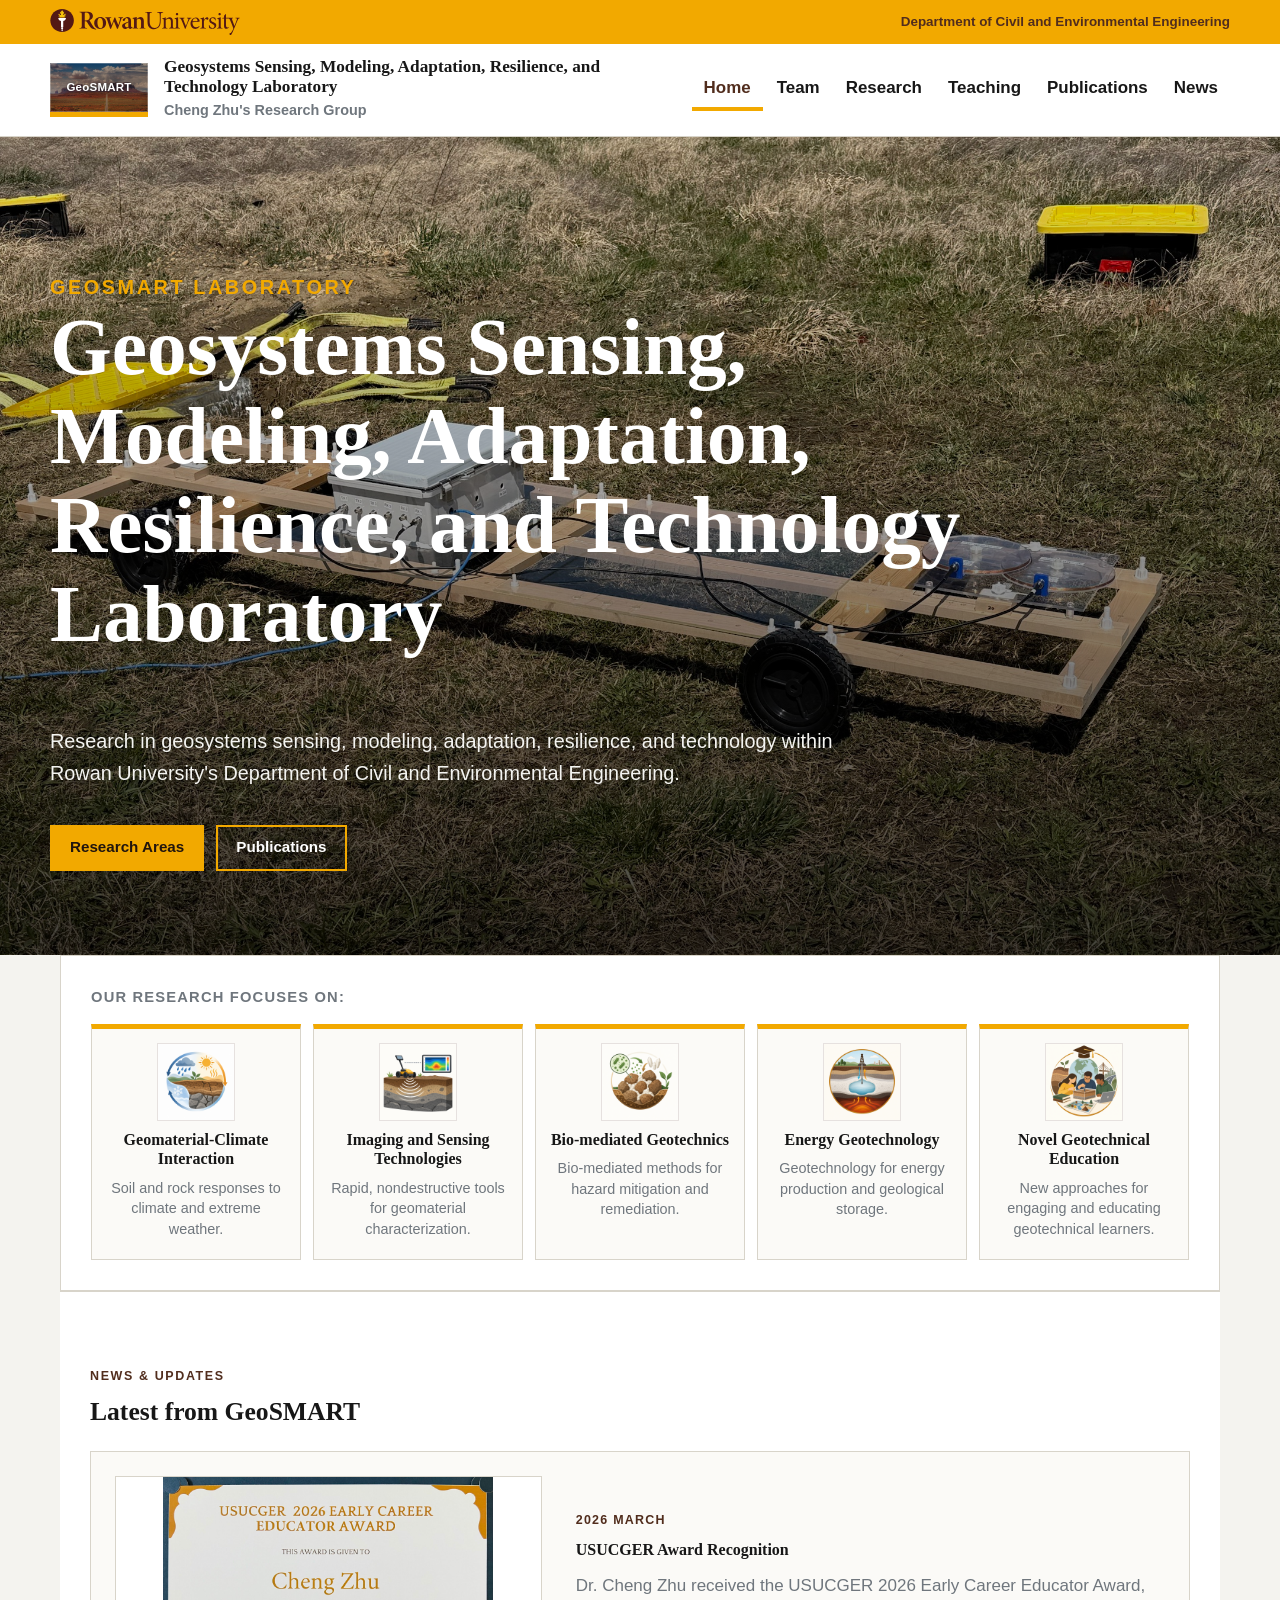
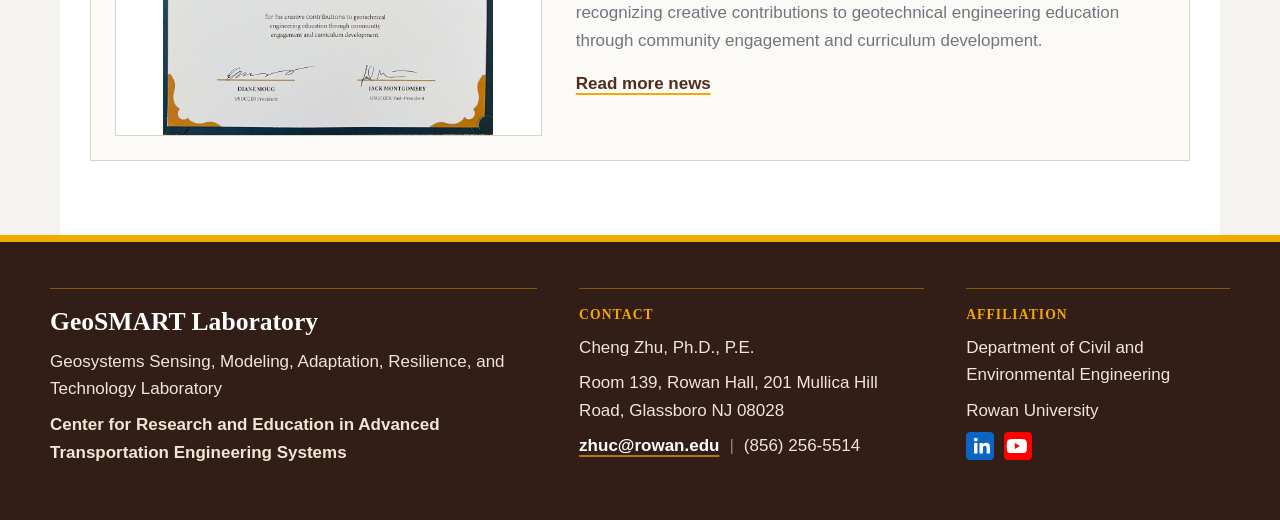
==== index.html @ ae324bdc "Redesign GeoSMART laboratory website" ====
<!doctype html>
<html lang="en">
<head>
<meta charset="utf-8">
<meta name="viewport" content="width=device-width, initial-scale=1">
<title>GeoSMART Laboratory | GeoSMART</title>
<meta name="description" content="Academic research group at Rowan University">
<link rel="stylesheet" href="assets/styles.css">
<!-- Analytics: GoatCounter tracks page visits and visitor countries once the geosmart counter is activated. -->
<script data-goatcounter="https://geosmart-rowan-lab.goatcounter.com/count" async src="https://gc.zgo.at/count.js"></script>
</head>
<body>
<header class="site-header"><div class="affiliation-bar"><div class="affiliation-inner"><a class="rowan-lockup" href="https://www.rowan.edu/" aria-label="Rowan University"><img src="assets/brand/RowanLogo.svg" alt="Rowan University logo"><span class="rowan-wordmark">Rowan University</span></a><span>Department of Civil and Environmental Engineering</span></div></div><div class="header-inner"><a class="brand" href="index.html"><span class="brand-mark">GeoSMART</span><strong>Geosystems Sensing, Modeling, Adaptation, Resilience, and Technology Laboratory</strong><span>Cheng Zhu's Research Group</span></a><button class="menu-toggle" type="button" aria-label="Toggle navigation" aria-expanded="false">&#9776;</button><nav class="nav" aria-label="Main navigation"><a href="index.html" aria-current="page">Home</a><a href="about/index.html">Team</a><a href="research/index.html">Research</a><a href="teaching/index.html">Teaching</a><a href="publications/index.html">Publications</a><a href="news/index.html">News</a></nav></div></header>
<main><section class="hero" data-hero-slideshow="assets/hero/lab-hero-5136.jpg|assets/hero/lab-hero-2814.jpg|assets/hero/lab-field-1.jpg|assets/research/3d%20scanning%20of%20surface%20morphology.png|assets/research/direct-shear-test-game.png|assets/research/infrared-thermal-imaging.jpg|assets/research/electromagnetic-induction.jpg|assets/research/freezing-thawing-process.jpg|assets/research/wastewater-disposal.jpg|assets/hero/lab-field-2.jpeg"><div class="hero-inner"><p class="eyebrow">GeoSMART Laboratory</p><h1>Geosystems Sensing, Modeling, Adaptation, Resilience, and Technology Laboratory</h1><p>Research in geosystems sensing, modeling, adaptation, resilience, and technology within Rowan University's Department of Civil and Environmental Engineering.</p><div class="actions"><a class="button" href="research/index.html">Research Areas</a><a class="button secondary" href="publications/index.html">Publications</a></div></div></section><section class="section intro-section"><div class="intro-copy"><div class="home-research-focus" aria-label="Research focus areas"><p class="focus-intro">Our research focuses on:</p><div class="focus-list"><article><img class="focus-icon" src="assets/icons/focus-climate.png" alt="" loading="lazy"><h3>Geomaterial-Climate Interaction</h3><p>Soil and rock responses to climate and extreme weather.</p></article><article><img class="focus-icon" src="assets/icons/focus-sensing.png" alt="" loading="lazy"><h3>Imaging and Sensing Technologies</h3><p>Rapid, nondestructive tools for geomaterial characterization.</p></article><article><img class="focus-icon" src="assets/icons/focus-biomediated.png" alt="" loading="lazy"><h3>Bio-mediated Geotechnics</h3><p>Bio-mediated methods for hazard mitigation and remediation.</p></article><article><img class="focus-icon" src="assets/icons/focus-energy.png" alt="" loading="lazy"><h3>Energy Geotechnology</h3><p>Geotechnology for energy production and geological storage.</p></article><article><img class="focus-icon" src="assets/icons/focus-education.png" alt="" loading="lazy"><h3>Novel Geotechnical Education</h3><p>New approaches for engaging and educating geotechnical learners.</p></article></div></div></div></section><section class="section news-preview"><div class="section-header home-news-header"><div><p class="eyebrow">News &amp; Updates</p><h2>Latest from GeoSMART</h2></div></div><article class="home-news-feature"><div class="home-news-media"><img src="assets/news/usucger-2026-award.jpeg" alt="USUCGER 2026 Early Career Educator Award certificate" loading="lazy"></div><div class="home-news-copy"><p class="news-date">2026 March</p><h2>USUCGER Award Recognition</h2><p>Dr. Cheng Zhu received the USUCGER 2026 Early Career Educator Award, recognizing creative contributions to geotechnical engineering education through community engagement and curriculum development.</p><div class="home-news-actions"><a class="text-link" href="news/index.html">Read more news</a></div></div></article></section></main>
<footer class="site-footer"><div class="footer-inner"><div class="footer-brand"><strong>GeoSMART Laboratory</strong><p>Geosystems Sensing, Modeling, Adaptation, Resilience, and Technology Laboratory</p><p class="footer-center">Center for Research and Education in Advanced Transportation Engineering Systems</p></div><div class="footer-contact"><h2>Contact</h2><p>Cheng Zhu, Ph.D., P.E.</p><p>Room 139, Rowan Hall, 201 Mullica Hill Road, Glassboro NJ 08028</p><p><a href="mailto:zhuc@rowan.edu">zhuc@rowan.edu</a><span>|</span>(856) 256-5514</p></div><div class="footer-affiliation"><h2>Affiliation</h2><p>Department of Civil and Environmental Engineering</p><p>Rowan University</p><p class="footer-social"><a class="footer-social-link" href="https://www.linkedin.com/in/cheng-zhu-71300966/" target="_blank" rel="noopener" aria-label="Cheng Zhu on LinkedIn"><img src="assets/brand/linkedin.svg" alt="" loading="lazy"></a><a class="footer-social-link" href="https://www.youtube.com/@georowan/about" target="_blank" rel="noopener" aria-label="GeoSMART Laboratory on YouTube"><img src="assets/brand/youtube.svg" alt="" loading="lazy"></a></p></div></div></footer><script src="assets/script.js"></script>
</body>
</html>
---- assets/styles.css ----
:root {
  --ink: #171717;
  --body: #33383d;
  --muted: #6f767d;
  --paper: #ffffff;
  --wash: #f4f3ef;
  --line: #d8d4ca;
  --rowan-brown: #512d1d;
  --rowan-gold: #f2a900;
  --earth: #315448;
  --water: #315d6b;
}

* {
  box-sizing: border-box;
}

html {
  scroll-behavior: smooth;
}

body {
  margin: 0;
  background: var(--wash);
  color: var(--body);
  font-family: Arial, Helvetica, sans-serif;
  font-size: 17px;
  line-height: 1.62;
}

a {
  color: inherit;
}

img {
  display: block;
  max-width: 100%;
}

h1,
h2,
h3,
p {
  margin-top: 0;
}

h1,
h2,
h3 {
  color: var(--ink);
  font-family: Georgia, "Times New Roman", serif;
  font-weight: 700;
  letter-spacing: 0;
  line-height: 1.12;
}

.affiliation-inner,
.header-inner,
.hero-inner,
.section,
.footer-inner,
.page-title {
  width: min(1180px, calc(100% - 48px));
  margin: 0 auto;
}

.site-header {
  position: sticky;
  top: 0;
  z-index: 20;
  background: #fff;
  border-bottom: 1px solid var(--line);
}

.affiliation-bar {
  background: var(--rowan-gold);
  color: var(--rowan-brown);
}

.affiliation-inner {
  min-height: 44px;
  display: flex;
  align-items: center;
  justify-content: space-between;
  gap: 22px;
  font-size: 0.84rem;
  font-weight: 700;
}

.rowan-lockup {
  display: inline-flex;
  align-items: center;
  gap: 10px;
  text-decoration: none;
}

.rowan-lockup img {
  width: 190px;
  height: auto;
  max-height: 40px;
  object-fit: contain;
  filter: none;
}

.rowan-wordmark {
  display: none;
  color: var(--rowan-brown);
  font-size: 1.05rem;
  font-weight: 900;
  letter-spacing: 0.01em;
  line-height: 1;
}

.header-inner {
  min-height: 92px;
  display: flex;
  align-items: center;
  justify-content: space-between;
  gap: 32px;
}

.brand {
  display: grid;
  grid-template-columns: auto 1fr;
  align-items: center;
  gap: 2px 16px;
  max-width: 760px;
  color: inherit;
  text-decoration: none;
}

.brand-mark {
  grid-row: 1 / 3;
  display: inline-grid;
  place-items: center;
  width: 98px;
  height: 54px;
  position: relative;
  overflow: hidden;
  background:
    linear-gradient(rgba(43, 31, 26, 0.42), rgba(43, 31, 26, 0.56)),
    url("brand/geosmart-logo-plateau.jpg") center / cover no-repeat;
  color: #fff;
  border-bottom: 5px solid var(--rowan-gold);
  box-shadow: inset 0 0 0 1px rgba(255, 255, 255, 0.26);
  font-size: 0.72rem;
  font-weight: 900;
  letter-spacing: 0.02em;
  text-shadow: 0 1px 3px rgba(0, 0, 0, 0.55);
}

.brand strong {
  color: var(--ink);
  font-family: Georgia, "Times New Roman", serif;
  font-size: clamp(1rem, 1.35vw, 1.28rem);
  line-height: 1.16;
}

.brand span:last-child {
  color: var(--muted);
  font-size: 0.9rem;
  font-weight: 700;
}

.nav {
  display: flex;
  justify-content: flex-end;
  gap: 2px;
}

.nav a {
  min-height: 42px;
  display: inline-flex;
  align-items: center;
  border-bottom: 4px solid transparent;
  padding: 0 12px;
  color: var(--ink);
  font-size: 1.06rem;
  font-weight: 800;
  text-decoration: none;
  white-space: nowrap;
}

.nav a:hover,
.nav a[aria-current="page"] {
  border-color: var(--rowan-gold);
  color: var(--rowan-brown);
}

.menu-toggle {
  display: none;
  width: 42px;
  height: 42px;
  border: 1px solid var(--line);
  background: #fff;
  color: var(--ink);
  font-size: 1.25rem;
}

.hero {
  position: relative;
  isolation: isolate;
  overflow: hidden;
  min-height: 650px;
  display: grid;
  align-items: end;
  background: #1f1b18;
  color: #fff;
}

.hero::before,
.hero::after {
  content: "";
  position: absolute;
  inset: 0;
  z-index: -3;
  background-image: var(--hero-bg, url("hero/lab-hero-5136.jpg"));
  background-position: center center;
  background-size: cover;
  background-repeat: no-repeat;
  transition: opacity 900ms ease;
}

.hero::after {
  z-index: -1;
  background-image: linear-gradient(180deg, rgba(0, 0, 0, 0.08), rgba(0, 0, 0, 0.74));
}

.hero-slideshow {
  position: absolute;
  inset: 0;
  z-index: -2;
  overflow: hidden;
  background: #1f1b18;
}

.hero-slide {
  position: absolute;
  inset: 0;
  background-position: center center;
  background-size: cover;
  opacity: 0;
  transform: scale(1.04);
  transition:
    opacity 1200ms ease,
    transform 6400ms linear;
}

.hero-slide.is-active {
  opacity: 1;
  transform: scale(1.11);
}

.hero-inner {
  padding: 108px 0 84px;
}

.eyebrow {
  margin: 0 0 12px;
  color: var(--rowan-brown);
  font-size: 0.78rem;
  font-weight: 900;
  letter-spacing: 0.13em;
  text-transform: uppercase;
}

.hero .eyebrow {
  color: var(--rowan-gold);
}

.hero h1 {
  max-width: 1050px;
  color: #fff;
  font-size: clamp(2.7rem, 6.2vw, 6rem);
}

.hero p {
  max-width: 840px;
  margin: 26px 0 0;
  color: #f4f4f1;
  font-size: clamp(1.08rem, 1.55vw, 1.34rem);
}

.actions {
  display: flex;
  flex-wrap: wrap;
  gap: 12px;
  margin-top: 36px;
}

.button {
  min-height: 46px;
  display: inline-flex;
  align-items: center;
  justify-content: center;
  border: 2px solid var(--rowan-gold);
  padding: 0 18px;
  background: var(--rowan-gold);
  color: #21150d;
  font-size: 0.95rem;
  font-weight: 900;
  text-decoration: none;
}

.button.secondary {
  background: transparent;
  color: #fff;
}

.text-link {
  color: var(--rowan-brown);
  font-weight: 900;
  text-decoration-color: var(--rowan-gold);
  text-decoration-thickness: 2px;
  text-underline-offset: 4px;
}

.captioned-media,
.news-feature figure {
  margin: 0;
}

.captioned-media {
  border: 1px solid var(--line);
  background: #fff;
}

.captioned-media figcaption,
.media-caption {
  margin: 0;
  border-bottom: 1px solid var(--line);
  background: #f4f0e8;
  padding: 10px 12px;
  color: var(--rowan-brown);
  font-size: 0.84rem;
  font-weight: 900;
  letter-spacing: 0.08em;
  text-transform: uppercase;
}

.captioned-media img {
  width: 100%;
  aspect-ratio: 4 / 3;
  background: #f1f1ed;
  object-fit: contain;
}

.page-hero {
  background: #fff;
  border-bottom: 1px solid var(--line);
}

.page-title {
  padding: 42px 0 34px;
}

.page-title h1 {
  max-width: 980px;
  margin-bottom: 0;
  color: var(--rowan-brown);
  font-size: clamp(1.9rem, 3.2vw, 3.25rem);
}

.page-title p:not(.eyebrow) {
  max-width: 790px;
  color: var(--muted);
  font-size: 1.12rem;
}

.section {
  padding: 74px 0;
}

.section.compact {
  padding-top: 42px;
}

.section + .section,
.profile-main > * + *,
.pub-sections > * + * {
  border-top: 1px solid var(--line);
}

.section-header {
  display: grid;
  grid-template-columns: minmax(0, 0.62fr) minmax(280px, 0.38fr);
  gap: 42px;
  align-items: end;
  margin-bottom: 34px;
}

.section-header h2,
.intro-copy h2 {
  margin-bottom: 0;
  font-size: clamp(2rem, 3.2vw, 3.45rem);
}

.section-header p:not(.eyebrow),
.intro-copy p,
.content-panel p,
.course-card p,
.area-card p {
  color: var(--muted);
}

.intro-section {
  display: grid;
  grid-template-columns: minmax(0, 1fr);
  gap: 18px;
  align-items: start;
  width: min(1160px, calc(100% - 96px));
  padding: 30px;
  border: 1px solid var(--line);
  background: #fff;
}

.home-research-focus {
  margin: 0 auto;
  width: 100%;
}

.focus-intro {
  margin: 0 0 14px;
  color: var(--rowan-brown);
  font-size: 0.92rem;
  font-weight: 900;
  letter-spacing: 0.08em;
  text-transform: uppercase;
}

.focus-list {
  display: grid;
  grid-template-columns: repeat(5, minmax(0, 1fr));
  gap: 12px;
}

.focus-list article {
  display: grid;
  grid-template-rows: 78px auto 1fr;
  gap: 9px;
  min-height: 236px;
  padding: 14px 13px 15px;
  border: 1px solid var(--line);
  border-top: 5px solid var(--rowan-gold);
  background: #fbfaf7;
}

.focus-list article:nth-child(5) {
  grid-column: auto;
}

.focus-list h3 {
  margin: 0;
  color: var(--ink);
  font-size: clamp(1rem, 1.08vw, 1.08rem);
  line-height: 1.22;
  text-align: center;
}

.focus-icon {
  display: block;
  width: 78px;
  height: 78px;
  justify-self: center;
  object-fit: cover;
  border: 1px solid rgba(81, 45, 29, 0.14);
  background: #fff;
}

.focus-list p {
  margin: 0;
  color: var(--muted);
  font-size: 0.9rem;
  line-height: 1.42;
  text-align: center;
}

.contact-card {
  justify-self: center;
  display: inline-flex;
  align-items: baseline;
  gap: 10px;
  max-width: 100%;
  border-left: 4px solid var(--rowan-gold);
  background: #f4f0e8;
  padding: 10px 16px;
}

.contact-card h3 {
  margin: 0;
  font-size: 0.86rem;
  letter-spacing: 0.08em;
  text-transform: uppercase;
  white-space: nowrap;
}

.contact-card h3::after {
  content: ":";
}

.contact-card p {
  margin: 0;
  font-size: 0.96rem;
  line-height: 1.4;
  white-space: nowrap;
}

.research-card-grid {
  display: grid;
  gap: 0;
  counter-reset: research;
  border-top: 1px solid var(--line);
  background: #fff;
}

.news-preview {
  width: min(1160px, calc(100% - 96px));
  padding-left: 30px;
  padding-right: 30px;
  background: #fff;
}

.news-preview .section-header h2 {
  font-size: clamp(1.5rem, 2vw, 2rem);
}

.home-news-header {
  margin-bottom: 24px;
}

.home-news-feature {
  display: grid;
  grid-template-columns: minmax(280px, 0.42fr) minmax(0, 0.58fr);
  gap: 34px;
  align-items: center;
  width: 100%;
  margin: 0 auto;
  padding: 24px;
  border: 1px solid var(--line);
  background: #fbfaf7;
}

.home-news-media img {
  display: block;
  width: 100%;
  max-height: 260px;
  object-fit: contain;
  border: 1px solid var(--line);
  background: #fff;
}

.home-news-copy {
  display: grid;
  gap: 12px;
}

.home-news-copy .news-date {
  margin: 0;
  color: var(--rowan-brown);
  font-size: 0.78rem;
  font-weight: 900;
  letter-spacing: 0.1em;
  line-height: 1.2;
  text-transform: uppercase;
}

.home-news-copy h2 {
  margin: 0;
  font-size: clamp(1rem, 1.25vw, 1.18rem);
  line-height: 1.22;
}

.home-news-copy p {
  max-width: 62ch;
  margin: 0;
  color: var(--muted);
}

.home-news-actions {
  display: flex;
  flex-wrap: wrap;
  gap: 14px 22px;
  align-items: center;
  margin-top: 4px;
}

.news-home-grid {
  display: grid;
  grid-template-columns: minmax(0, 0.95fr) minmax(320px, 0.75fr);
  gap: 34px;
  align-items: start;
}

.home-news-list {
  display: grid;
  gap: 26px;
}

.news-header-actions {
  display: flex;
  flex-wrap: wrap;
  align-items: center;
  justify-content: flex-end;
  gap: 16px;
}

.news-feature {
  display: grid;
  grid-template-columns: minmax(240px, 0.48fr) minmax(0, 0.52fr);
  gap: 26px;
  align-items: center;
  border-top: 7px solid var(--rowan-gold);
  background: var(--wash);
  padding: 24px;
}

.news-feature-compact {
  grid-template-columns: 96px minmax(0, 1fr);
  align-items: start;
}

.news-source-icon {
  display: grid;
  min-height: 96px;
  place-items: center;
  background: #eaf3fb;
}

.linkedin-news img {
  width: min(190px, 100%);
  margin: 0 auto;
  padding: 22px;
}

.news-feature img,
.news-body img {
  width: 100%;
  background: #f1f1ed;
  object-fit: contain;
}

.news-feature img {
  aspect-ratio: 4 / 3;
}

.news-date {
  margin-bottom: 8px;
  color: var(--rowan-brown);
  font-size: 0.82rem;
  font-weight: 900;
  letter-spacing: 0.12em;
  text-transform: uppercase;
}

.news-feature h3,
.news-archive h2,
.news-index h2 {
  color: var(--ink);
}

.news-accordion,
.news-archive {
  display: grid;
  gap: 14px;
}

.news-item {
  border: 1px solid var(--line);
  background: #fff;
}

.news-item summary {
  cursor: pointer;
  display: grid;
  grid-template-columns: 92px minmax(0, 1fr) 24px;
  gap: 18px;
  align-items: start;
  list-style: none;
  padding: 18px 20px;
}

.news-item summary::-webkit-details-marker {
  display: none;
}

.news-item summary::after {
  content: "+";
  color: var(--rowan-brown);
  font-size: 1.4rem;
  font-weight: 900;
  line-height: 1;
}

.news-item[open] summary::after {
  content: "-";
}

.news-item summary span {
  color: var(--rowan-brown);
  font-size: 0.82rem;
  font-weight: 900;
  letter-spacing: 0.08em;
  text-transform: uppercase;
}

.news-item summary strong {
  color: var(--ink);
  font-family: Georgia, "Times New Roman", serif;
  font-size: 1.22rem;
  line-height: 1.2;
}

.news-body {
  display: grid;
  gap: 14px;
  border-top: 1px solid var(--line);
  padding: 0 20px 22px;
}

.news-body img {
  max-height: 460px;
  object-fit: contain;
}

.news-body p {
  margin-bottom: 0;
}

.news-accordion .news-item > p {
  border-top: 1px solid var(--line);
  margin: 0;
  padding: 0 20px 20px;
}

.news-media-pair {
  grid-template-columns: repeat(2, minmax(0, 1fr));
}

.news-media-pair p {
  grid-column: 1 / -1;
}

.news-layout {
  display: grid;
  grid-template-columns: 280px minmax(0, 1fr);
  gap: 42px;
  align-items: start;
}


.news-archive section + section {
  border-top: 1px solid var(--line);
  padding-top: 38px;
}

.about-full {
  background: #fff;
}

.about-lead,
.person-row,
.profile-card {
  display: grid;
  grid-template-columns: minmax(154px, 210px) minmax(0, 1fr);
  gap: clamp(34px, 4vw, 52px);
  align-items: start;
}

.about-lead .captioned-media,
.person-row .captioned-media,
.profile-card .captioned-media {
  align-self: start;
  max-width: 210px;
}

.about-lead .captioned-media figcaption,
.person-row .captioned-media figcaption,
.profile-card .captioned-media figcaption {
  display: none;
}

.about-lead .captioned-media img,
.person-row .captioned-media img,
.profile-card .captioned-media img {
  aspect-ratio: 4 / 5;
  max-height: 266px;
  object-fit: cover;
}

.profile-copy {
  width: 100%;
  max-width: none;
}

.team-section-title {
  scroll-margin-top: 150px;
  margin-bottom: 24px;
  border-top: 7px solid var(--rowan-gold);
  border-bottom: 1px solid var(--line);
  background: #f7f4ee;
  padding: 22px 24px;
}

.team-section-title h2 {
  margin: 0;
  color: var(--ink);
  font-size: clamp(1.45rem, 2vw, 2rem);
  line-height: 1.16;
}

.profile-name {
  margin-bottom: 12px;
  color: var(--ink);
  font-size: clamp(1.18rem, 1.45vw, 1.52rem);
  line-height: 1.12;
}

.graduate-roster {
  display: grid;
  gap: 32px;
}

.photo-placeholder {
  display: grid;
  aspect-ratio: 4 / 5;
  max-height: 266px;
  place-items: center;
  border: 1px solid var(--line);
  background: linear-gradient(135deg, #f8f7f4, #ece7dd);
  color: var(--muted);
  font-size: 0.88rem;
  font-weight: 900;
  letter-spacing: 0.08em;
  text-align: center;
  text-transform: uppercase;
}

.team-content .section-header h2 {
  color: var(--ink);
  font-size: clamp(1.35rem, 1.8vw, 1.8rem);
  line-height: 1.15;
}

.person-row h3 {
  font-size: clamp(1.25rem, 1.9vw, 1.65rem);
  line-height: 1.12;
}

.award-block {
  margin-top: 24px;
  border-top: 1px solid var(--line);
  padding-top: 18px;
}

.award-block h3 {
  margin-bottom: 10px;
  color: var(--rowan-brown);
  font-size: 1.05rem;
}

.award-list {
  display: grid;
  gap: 7px;
}

.student-award {
  display: block;
  margin-top: 8px;
  border-left: 4px solid var(--rowan-gold);
  background: #f7f4ee;
  padding: 8px 11px;
  color: var(--rowan-brown);
  font-weight: 900;
}

.people-section {
  background: #fff;
}

.people-grid {
  display: grid;
  grid-template-columns: repeat(2, minmax(0, 1fr));
  gap: 24px;
}

.people-grid article {
  border-top: 5px solid var(--rowan-gold);
  background: var(--wash);
  padding: 24px;
}

.student-year-list {
  display: grid;
  gap: 16px;
}

.student-year-list article {
  display: grid;
  grid-template-columns: 150px minmax(0, 1fr);
  gap: 28px;
  align-items: start;
  border-top: 1px solid var(--line);
  padding-top: 16px;
}

.student-year-list article:first-child {
  border-top: 0;
  padding-top: 0;
}

.student-year-list h3,
.people-grid article h3 {
  color: var(--rowan-brown);
}

.undergrad-roster {
  display: grid;
  grid-template-columns: repeat(2, minmax(0, 1fr));
  gap: 22px;
}

.undergrad-class {
  display: grid;
  grid-template-columns: 104px minmax(0, 1fr);
  gap: 20px;
  align-items: stretch;
  border: 1px solid var(--line);
  border-top: 5px solid var(--rowan-gold);
  background: #fff;
  padding: 18px;
}

.undergrad-class header {
  display: grid;
  align-content: center;
  justify-items: start;
  border-right: 1px solid var(--line);
  padding-right: 18px;
}

.undergrad-class header span {
  color: var(--muted);
  font-size: 0.72rem;
  font-weight: 900;
  letter-spacing: 0.08em;
  line-height: 1.1;
  text-transform: uppercase;
}

.undergrad-class header strong {
  color: var(--rowan-brown);
  font-family: Georgia, "Times New Roman", serif;
  font-size: 2rem;
  line-height: 1;
}

.undergrad-list {
  display: grid;
  grid-template-columns: repeat(auto-fit, minmax(150px, 1fr));
  gap: 0 22px;
  align-content: center;
  padding-left: 0;
  list-style: none;
}

.undergrad-list li {
  border-bottom: 1px solid var(--line);
  padding: 9px 0;
  color: var(--ink);
  font-weight: 800;
  line-height: 1.25;
}

.student-list {
  display: grid;
  grid-template-columns: repeat(auto-fit, minmax(190px, 1fr));
  gap: 9px 28px;
  padding-left: 0;
  list-style: none;
}

.compact-list .student-list {
  grid-template-columns: repeat(auto-fit, minmax(132px, 1fr));
  gap: 7px 18px;
}

.student-list li {
  position: relative;
  margin-top: 0;
  padding: 2px 0 2px 14px;
  color: var(--ink);
  font-weight: 800;
  line-height: 1.2;
  white-space: nowrap;
}

.compact-list .student-list li {
  white-space: normal;
  overflow-wrap: anywhere;
}

.student-list li::before {
  content: "";
  position: absolute;
  left: 0;
  top: 0.58em;
  width: 5px;
  height: 5px;
  border-radius: 50%;
  background: var(--rowan-gold);
}

.compact-list {
  grid-template-columns: repeat(3, minmax(0, 1fr));
}

.publication-full {
  background: #fff;
}

.publication-actions {
  display: flex;
  flex-wrap: wrap;
  gap: 18px;
  margin-bottom: 36px;
}

.pub-profile-links {
  display: grid;
  gap: 10px;
  margin: 14px 0 0;
  border-top: 1px solid var(--line);
  padding-top: 16px;
}

.pub-index .pub-profile-links a {
  justify-content: flex-start;
  border-left: 0;
  padding: 0;
  color: var(--rowan-brown);
}

.external-profile {
  display: inline-flex;
  align-items: center;
  gap: 8px;
}

.profile-icon {
  display: inline-grid;
  place-items: center;
  width: 28px;
  height: 28px;
  border-radius: 50%;
  color: #fff;
  font-family: Arial, Helvetica, sans-serif;
  font-size: 0.72rem;
  font-weight: 900;
  text-decoration: none;
}

.scholar-icon {
  background: #4285f4;
}

.researchgate-icon {
  background: #00ccbb;
  font-size: 0.62rem;
}

.orcid-icon {
  background: #a6ce39;
  font-size: 0.68rem;
}

.linkedin-icon {
  background: #0a66c2;
  font-size: 0.78rem;
}

.journal-year-archive,
.publication-extra,
.news-year-list {
  display: grid;
  gap: 16px;
}

.publication-year,
.news-year {
  border: 1px solid var(--line);
  background: #fff;
}

.publication-year > summary,
.news-year > summary {
  cursor: pointer;
  display: grid;
  grid-template-columns: 110px minmax(0, 1fr) 24px;
  gap: 18px;
  align-items: center;
  list-style: none;
  padding: 20px 22px;
}

.publication-year > summary::-webkit-details-marker,
.news-year > summary::-webkit-details-marker {
  display: none;
}

.publication-year > summary::after,
.news-year > summary::after {
  content: "+";
  color: var(--rowan-brown);
  font-size: 1.4rem;
  font-weight: 900;
}

.publication-year[open] > summary::after,
.news-year[open] > summary::after {
  content: "-";
}

.publication-year > summary span,
.news-year > summary span {
  color: var(--rowan-brown);
  font-family: Georgia, "Times New Roman", serif;
  font-size: 1.7rem;
  line-height: 1;
}

.publication-year > summary strong,
.news-year > summary strong {
  color: var(--ink);
  font-size: 1.08rem;
}

.publication-list,
.news-year-body {
  border-top: 1px solid var(--line);
  padding: 22px;
}

.publication-list ol,
.publication-extra ol {
  display: grid;
  gap: 14px;
  margin: 0;
  padding-left: 1.2rem;
}

.news-full {
  border-top: 1px solid var(--line);
  border-bottom: 1px solid var(--line);
  background: #fff;
  width: min(1080px, calc(100% - 48px));
  max-width: none;
  padding: 46px clamp(22px, 4vw, 48px) 56px;
}

.news-full::before {
  content: "Recent News";
  display: block;
  border-bottom: 1px solid var(--line);
  margin-bottom: 20px;
  padding-bottom: 10px;
  color: var(--rowan-brown);
  font-size: 0.9rem;
  font-weight: 900;
  letter-spacing: 0.08em;
  line-height: 1.2;
  text-transform: uppercase;
}

.news-full > .recent-news-list {
  display: grid;
  grid-template-columns: minmax(0, 1fr);
  gap: 0;
}

.news-full > .recent-news-list > .news-card:first-child {
  border-top: 0;
  padding-top: 0;
}

.news-full > .recent-news-list > .news-card:first-child .news-body {
  border-top: 0;
  padding: 0;
}

.news-full .news-card {
  display: grid;
  grid-template-columns: minmax(130px, 0.17fr) minmax(0, 0.83fr);
  gap: 6px 20px;
  border-top: 1px solid var(--line);
  padding: 20px 0;
}

.news-full .news-date {
  grid-column: 1;
  margin: 2px 0 0;
  font-size: 0.78rem;
  letter-spacing: 0.1em;
  line-height: 1.2;
}

.news-full .news-card h2 {
  grid-column: 1;
  margin-bottom: 0;
  font-size: clamp(1rem, 1.25vw, 1.18rem);
  line-height: 1.22;
}

.news-full .news-body {
  grid-column: 2;
  grid-row: 1 / span 2;
  display: grid;
  grid-template-columns: minmax(240px, 420px) minmax(220px, 1fr);
  gap: 12px 18px;
  align-items: start;
  border-top: 0;
  padding: 0;
}

.news-full .news-body p {
  margin: 0;
}

.news-full .news-body .media-caption {
  display: none;
}

.news-full .news-body img {
  grid-column: 2;
  grid-row: 1 / span 3;
  justify-self: end;
  width: 100%;
  max-width: 360px;
  min-width: 0;
  max-height: none;
  border: 1px solid var(--line);
  background: #f4f1ea;
  padding: 0;
  aspect-ratio: 16 / 10;
  object-fit: cover;
  object-position: center 35%;
}

.news-full > .recent-news-list > .news-card:first-child .news-body img {
  aspect-ratio: 16 / 10;
  object-fit: contain;
  object-position: center center;
}

.news-full .news-body img.image-focus-top {
  object-position: center 18%;
}

.news-full .news-body img.image-focus-center {
  object-position: center center;
}

.news-full .news-body img.image-portrait {
  object-fit: contain;
  object-position: center top;
}

.theme-card {
  counter-increment: research;
  display: grid;
  grid-template-columns: 120px minmax(0, 1fr);
  gap: 36px;
  padding: 36px 0;
  border-bottom: 1px solid var(--line);
}

.theme-card::before {
  content: counter(research, decimal-leading-zero);
  color: var(--rowan-brown);
  font-family: Georgia, "Times New Roman", serif;
  font-size: 3rem;
  line-height: 1;
}

.theme-card h3 {
  margin-bottom: 10px;
  color: var(--ink);
  font-size: clamp(1.55rem, 2.2vw, 2.35rem);
}

.theme-card p {
  max-width: 760px;
  margin-bottom: 0;
  color: var(--body);
}

.area-grid,
.course-grid,
.facility-grid {
  display: grid;
  grid-template-columns: repeat(2, minmax(0, 1fr));
  gap: 0;
  border-top: 1px solid var(--line);
  border-left: 1px solid var(--line);
  background: #fff;
}

.area-card,
.course-card,
.facility-block {
  border-right: 1px solid var(--line);
  border-bottom: 1px solid var(--line);
  padding: 28px;
}

.area-card h3,
.course-card h3,
.facility-block h3 {
  margin-bottom: 12px;
  color: var(--ink);
  font-size: 1.55rem;
}

.course-card span {
  display: inline-flex;
  margin-bottom: 14px;
  border-left: 5px solid var(--rowan-gold);
  background: #f2ede4;
  padding: 4px 11px;
  color: var(--rowan-brown);
  font-size: 0.78rem;
  font-weight: 900;
}

.profile-layout,
.publication-layout,
.research-layout,
.teaching-layout,
.team-layout {
  display: grid;
  grid-template-columns: 320px minmax(0, 1fr);
  gap: 42px;
  align-items: start;
}

.section.research-layout,
.section.teaching-layout,
.section.team-layout {
  width: min(1120px, calc(100% - 96px));
}

.section.team-layout {
  width: min(1180px, calc(100% - 64px));
}

.research-side-menu,
.teaching-side-menu,
.team-side-menu,
.pub-index,
.news-index {
  position: sticky;
  top: 146px;
  display: grid;
  gap: 8px;
  border: 1px solid var(--line);
  border-top: 7px solid var(--rowan-gold);
  background: #fff;
  padding: 22px;
}

.research-side-menu h2,
.teaching-side-menu h2,
.team-side-menu h2,
.pub-index h2,
.news-index h2 {
  margin: 14px 0 4px;
  color: var(--rowan-brown);
  font-size: 1.05rem;
  font-weight: 900;
  letter-spacing: 0.08em;
  line-height: 1.2;
  text-transform: uppercase;
}

.research-side-menu h2:first-child,
.teaching-side-menu h2:first-child,
.team-side-menu h2:first-child,
.pub-index h2:first-child,
.news-index h2:first-child {
  margin-top: 0;
}

.research-side-menu h2 a,
.teaching-side-menu h2 a {
  display: inline;
  border-left: 0;
  padding: 0;
  color: inherit;
  font-size: inherit;
  font-weight: inherit;
  letter-spacing: inherit;
  line-height: inherit;
  text-decoration: none;
  text-transform: inherit;
}

.research-side-menu a,
.teaching-side-menu a,
.team-side-menu a,
.pub-index a,
.news-index a {
  display: flex;
  align-items: center;
  justify-content: space-between;
  gap: 12px;
  border-left: 3px solid transparent;
  padding: 8px 0 8px 12px;
  color: var(--body);
  font-size: 0.92rem;
  font-weight: 800;
  letter-spacing: 0;
  line-height: 1.3;
  text-decoration: none;
  text-transform: none;
}

.menu-section-link {
  margin: 0;
  color: var(--body) !important;
  font-size: 0.92rem !important;
  font-weight: 800 !important;
  letter-spacing: 0 !important;
  line-height: 1.3 !important;
  text-transform: none !important;
}

.menu-section-link:first-child {
  margin-top: 0;
}

.research-side-menu a:hover,
.teaching-side-menu a:hover,
.team-side-menu a:hover,
.pub-index a:hover,
.news-index a:hover {
  border-color: var(--rowan-gold);
  color: var(--rowan-brown);
  background: #f7f4ee;
}

.research-side-menu h2 a:hover,
.teaching-side-menu h2 a:hover {
  background: transparent;
  color: inherit;
}

.menu-section-link:hover {
  color: var(--rowan-brown) !important;
}

.publication-count {
  min-width: 34px;
  border: 1px solid var(--line);
  background: #fff;
  padding: 2px 7px;
  color: var(--rowan-brown);
  font-size: 0.74rem;
  font-weight: 900;
  letter-spacing: 0;
  line-height: 1.2;
  text-align: center;
}

.research-content,
.teaching-content,
.team-content {
  display: grid;
  gap: 38px;
}

.research-topic,
.teaching-topic,
.team-section {
  scroll-margin-top: 150px;
  border-top: 1px solid var(--line);
  background: #fff;
  padding-top: 30px;
}

.team-content .team-section {
  padding-left: clamp(28px, 4vw, 42px);
  padding-right: clamp(28px, 4vw, 42px);
}

.research-topic:first-child,
.teaching-topic:first-child,
.team-section:first-child {
  border-top: 0;
  padding-top: 0;
}

.research-topic h2,
.teaching-topic h2 {
  max-width: 900px;
  margin-bottom: 12px;
  color: var(--ink);
  font-size: clamp(1.8rem, 2.6vw, 2.75rem);
}

.research-topic h3,
.teaching-topic h3 {
  margin: 24px 0 8px;
  color: var(--rowan-brown);
  font-size: 1.2rem;
}

.research-topic p,
.teaching-topic p {
  max-width: 900px;
}

.facility-stack {
  display: grid;
  gap: 28px;
  margin-top: 22px;
}

.facility-stack article {
  border-top: 1px solid var(--line);
  padding-top: 8px;
}

.research-image-grid {
  display: grid;
  grid-template-columns: repeat(2, minmax(0, 1fr));
  gap: 16px;
  margin-top: 20px;
}

.research-image-grid .captioned-media img {
  aspect-ratio: 4 / 3;
  padding: 8px;
  object-fit: contain;
}

.clinic-links a {
  color: var(--rowan-brown);
  font-weight: 800;
  text-decoration-color: var(--rowan-gold);
  text-decoration-thickness: 2px;
  text-underline-offset: 4px;
}

.wix-research-layout {
  gap: 42px;
}


.wix-research-content {
  gap: 54px;
}

.research-group-heading,
.section-group-heading {
  scroll-margin-top: 150px;
  border-top: 7px solid var(--rowan-gold);
  border-bottom: 1px solid var(--line);
  background: #f7f4ee;
  padding: 22px 24px;
}

.wix-research-content .research-group-heading,
.teaching-content .section-group-heading {
  padding-left: clamp(28px, 4vw, 42px);
  padding-right: clamp(28px, 4vw, 42px);
}

.research-group-heading h2,
.section-group-heading h2 {
  margin: 0;
  color: var(--ink);
  font-size: clamp(1.5rem, 2vw, 2rem);
}

.research-group-heading .eyebrow,
.section-group-heading .eyebrow {
  margin-bottom: 5px;
}

.wix-research-content .research-topic {
  border-top: 0;
  background: #fff;
  padding: 0 clamp(28px, 4vw, 42px);
}

.teaching-content .teaching-topic {
  padding-left: clamp(28px, 4vw, 42px);
  padding-right: clamp(28px, 4vw, 42px);
}

.wix-research-content .research-topic h2,
.teaching-topic h2,
.publication-flat h2 {
  margin-bottom: 16px;
  color: var(--ink);
  font-size: clamp(1.45rem, 2vw, 2rem);
}

.wix-research-content .research-topic h2 {
  max-width: 850px;
  margin-left: auto;
  margin-right: auto;
}

.wix-research-content .research-topic p {
  max-width: 850px;
  margin: 0 auto 22px;
}

.wix-media-flow {
  display: grid;
  grid-template-columns: repeat(2, minmax(0, 1fr));
  align-items: flex-start;
  gap: 22px 24px;
  width: min(100%, 820px);
  margin: 24px auto 0;
}

.wix-media-flow figure {
  width: 100%;
  max-width: none;
  margin: 0 0 10px;
}

.wix-media-flow.wide figure {
  max-width: none;
}

.wix-media-flow figcaption {
  margin-bottom: 8px;
  color: var(--rowan-brown);
  font-size: 0.95rem;
  font-weight: 900;
}

.wix-media-flow img {
  display: block;
  width: 100%;
  max-width: 100%;
  height: 230px;
  background: transparent;
  object-fit: contain;
}

.energy-flow .paired-figure {
  grid-column: 1 / -1;
  max-width: none;
}

.wix-media-flow .paired-figure {
  grid-column: 1 / -1;
  max-width: none;
}

.figure-pair {
  display: grid;
  grid-template-columns: repeat(2, minmax(0, 1fr));
  gap: 22px 24px;
}

.figure-pair img {
  max-width: 100%;
  height: 230px;
}

.energy-flow figure:nth-child(2),
.energy-flow figure:nth-child(3) {
  max-width: none;
}

.energy-flow figure:nth-child(2) img,
.energy-flow figure:nth-child(3) img {
  height: 230px;
}

.education-flow figure {
  max-width: none;
}

.project-sponsors {
  margin-top: 8px;
}

.sponsor-logo-grid {
  display: flex;
  flex-wrap: wrap;
  align-items: center;
  justify-content: center;
  gap: 28px 34px;
  margin-top: 22px;
}

.sponsor-logo-grid img {
  width: auto;
  max-width: 180px;
  max-height: 105px;
  object-fit: contain;
}

.sponsor-logo-grid a {
  display: inline-flex;
  align-items: center;
  justify-content: center;
}

.open-clinic-list {
  display: grid;
  gap: 26px;
}

.clinic-professor {
  border-top: 1px solid var(--line);
  padding-top: 20px;
}

.clinic-professor:first-child {
  border-top: 0;
  padding-top: 0;
}

.clinic-professor h3 {
  margin: 0 0 10px;
  color: var(--rowan-brown);
  font-size: 1.1rem;
}

.clinic-info {
  display: grid;
  grid-template-columns: minmax(0, 1fr) minmax(220px, 0.38fr);
  gap: 24px;
  align-items: center;
  border-top: 5px solid var(--rowan-gold);
  background: var(--wash);
  padding: 24px;
}

.clinic-info h3 {
  margin-top: 0;
}

.clinic-info-text {
  min-width: 0;
}

.clinic-info-text p {
  max-width: 850px;
}

.clinic-info-media {
  margin: 0;
}

.clinic-info-media img {
  display: block;
  width: 100%;
  max-height: 260px;
  object-fit: contain;
  background: #fff;
  border: 1px solid var(--line);
  padding: 10px;
}

.text-link {
  color: var(--rowan-brown);
  font-weight: 900;
  text-decoration-color: var(--rowan-gold);
  text-decoration-thickness: 2px;
  text-underline-offset: 4px;
}

.publication-type-layout {
  align-items: start;
}

.publication-flat {
  gap: 52px;
}

.publication-year-section {
  margin-top: 22px;
  border-left: 5px solid var(--rowan-gold);
  background: #fff;
  box-shadow: inset 0 0 0 1px var(--line);
  padding: 22px 26px 24px;
}

.publication-year-section h3 {
  margin-bottom: 16px;
  color: var(--rowan-brown);
  font-size: 1.1rem;
  letter-spacing: 0.04em;
}

.publication-flat ol {
  display: grid;
  gap: 0;
  margin: 0;
  padding-left: 1.25rem;
}

.recent-news-list {
  display: grid;
  gap: 30px;
}

.news-preview .home-news-list {
  gap: 0;
}

.news-preview .news-card {
  display: grid;
  grid-template-columns: minmax(130px, 0.17fr) minmax(0, 0.83fr);
  gap: 6px 20px;
  border-top: 0;
  padding: 20px 18px 0;
}

.news-preview .news-card .news-date {
  grid-column: 1;
  margin: 2px 0 0;
  font-size: 0.78rem;
  letter-spacing: 0.1em;
  line-height: 1.2;
}

.news-preview .news-card h2 {
  grid-column: 1;
  margin-bottom: 0;
  font-size: clamp(1rem, 1.25vw, 1.18rem);
  line-height: 1.22;
}

.news-preview .news-body {
  grid-column: 2;
  grid-row: 1 / span 2;
  display: grid;
  grid-template-columns: minmax(240px, 420px) minmax(220px, 1fr);
  gap: 12px 18px;
  align-items: start;
  border-top: 0;
  padding: 0;
}

.news-preview .news-body p {
  margin: 0;
}

.news-preview .news-body img {
  grid-column: 2;
  grid-row: 1 / span 3;
  justify-self: end;
  width: 100%;
  max-width: 360px;
  max-height: none;
  border: 1px solid var(--line);
  background: #f4f1ea;
  padding: 0;
  aspect-ratio: 16 / 10;
  object-fit: contain;
}

.news-card {
  border-top: 1px solid var(--line);
  padding-top: 24px;
}

.news-card:first-child {
  border-top: 0;
  padding-top: 0;
}

.news-card h2 {
  margin-bottom: 10px;
  color: var(--ink);
  font-size: clamp(1.2rem, 2vw, 1.7rem);
}

.more-news {
  margin-top: 28px;
  border-top: 1px solid var(--line);
  background: #fff;
  padding: 18px 0 0;
}

.more-news > summary {
  cursor: pointer;
  color: var(--rowan-brown);
  font-size: 1rem;
  font-weight: 900;
  letter-spacing: 0.06em;
  text-transform: uppercase;
}

.archive-news-list {
  grid-template-columns: minmax(0, 1fr);
  gap: 0;
  margin-top: 26px;
}

.archive-news-list .news-card {
  border-top: 1px solid var(--line);
  padding: 18px 0;
}

.archive-news-list .news-card h2 {
  font-size: clamp(1rem, 1.25vw, 1.18rem);
  line-height: 1.22;
}

.archive-news-list .news-body img {
  aspect-ratio: 16 / 10;
}

.profile-aside {
  position: sticky;
  top: 146px;
}

.profile-main,
.pub-sections,
.clinic-list {
  display: grid;
  gap: 18px;
}

.content-panel,
.publication-section,
.portrait-card,
.detail-panel {
  background: #fff;
}

.content-panel,
.publication-section {
  padding: 28px 0;
}

.publication-section {
  border-top: 1px solid var(--line);
}

.profile-main > .content-panel:first-child,
.pub-sections > .publication-section:first-child {
  padding-top: 0;
  border-top: 0;
}

.portrait-card {
  border: 1px solid var(--line);
}

.portrait-card h2,
.portrait-card p {
  padding: 0 20px;
}

.portrait-card h2 {
  margin-top: 20px;
}

.portrait-card p {
  padding-bottom: 22px;
  color: var(--muted);
}

.portrait-grid,
.portrait-grid figure {
  margin: 0;
}

.portrait-grid img {
  width: 100%;
  aspect-ratio: 4 / 3;
  background: #f1f1ed;
  object-fit: contain;
}

.portrait-grid figcaption {
  display: none;
}

.quick-stats {
  display: grid;
  margin-top: 18px;
  border-top: 1px solid var(--line);
  background: #fff;
}

.stat {
  display: grid;
  grid-template-columns: 64px 1fr;
  gap: 14px;
  align-items: center;
  border-bottom: 1px solid var(--line);
  padding: 16px 0;
}

.stat strong {
  color: var(--rowan-brown);
  font-family: Georgia, "Times New Roman", serif;
  font-size: 2rem;
  line-height: 1;
}

.stat span {
  color: var(--body);
  font-weight: 800;
}

.clean-list {
  margin: 0;
  padding-left: 1.1rem;
  color: var(--body);
}

.clean-list li + li {
  margin-top: 0.44rem;
}

.detail-panel {
  border: 1px solid var(--line);
}

.detail-panel summary {
  cursor: pointer;
  list-style: none;
  padding: 18px 22px;
  color: var(--ink);
  font-weight: 900;
}

.detail-panel summary::-webkit-details-marker {
  display: none;
}

.detail-panel summary::after {
  content: "+";
  float: right;
  color: var(--rowan-brown);
}

.detail-panel[open] summary::after {
  content: "-";
}

.detail-body {
  border-top: 1px solid var(--line);
  padding: 20px 22px 24px;
}

.media-grid,
.feature-gallery {
  display: grid;
  grid-template-columns: repeat(3, minmax(0, 1fr));
  gap: 16px;
}

.feature-gallery {
  grid-template-columns: repeat(2, minmax(0, 1fr));
}

.media-grid figure,
.feature-gallery figure {
  display: flex;
  flex-direction: column;
  margin: 0;
  overflow: hidden;
  border: 1px solid var(--line);
  background: #fff;
}

.media-grid img,
.feature-gallery img {
  width: 100%;
  aspect-ratio: 5 / 3;
  background: #f1f1ed;
  object-fit: contain;
}

.media-grid figcaption,
.feature-gallery figcaption {
  order: -1;
  border-bottom: 1px solid var(--line);
  background: #f4f0e8;
  padding: 10px 12px;
  color: var(--rowan-brown);
  font-size: 0.82rem;
  font-weight: 900;
  letter-spacing: 0.06em;
  text-transform: uppercase;
}

.publication-section h2 {
  margin-bottom: 18px;
  color: var(--ink);
  font-size: clamp(1.55rem, 2.1vw, 2.15rem);
}

.publication-section ol {
  display: grid;
  gap: 0;
  margin: 0;
  padding-left: 1.35rem;
  color: var(--body);
}

.publication-section li {
  padding: 12px 0;
  line-height: 1.6;
}

.publication-section li + li {
  border-top: 1px solid #e8e0d4;
}

.site-footer {
  border-top: 7px solid var(--rowan-gold);
  background: #321d17;
  color: #fff;
}

.footer-inner {
  display: grid;
  grid-template-columns: minmax(0, 1.2fr) minmax(260px, 0.85fr) minmax(240px, 0.65fr);
  gap: 42px;
  padding: 46px 0;
}

.footer-brand,
.footer-contact,
.footer-affiliation {
  border-top: 1px solid rgba(242, 169, 0, 0.42);
  padding-top: 18px;
}

.footer-brand strong {
  display: block;
  margin-bottom: 12px;
  color: #fff;
  font-family: Georgia, "Times New Roman", serif;
  font-size: clamp(1.45rem, 2vw, 2rem);
  line-height: 1.15;
}

.footer-center {
  margin-top: 16px;
  color: #fff6df;
  font-weight: 900;
}

.footer-contact h2,
.footer-affiliation h2 {
  margin-bottom: 12px;
  color: var(--rowan-gold);
  font-size: 0.85rem;
  font-weight: 900;
  letter-spacing: 0.08em;
  text-transform: uppercase;
}

.footer-inner p {
  margin: 8px 0;
  color: #f0e6d2;
}

.footer-contact span {
  display: inline-block;
  margin: 0 10px;
  color: rgba(255, 255, 255, 0.45);
}

.footer-social {
  display: flex;
  align-items: center;
  gap: 10px;
  margin-top: 10px;
}

.footer-affiliation .footer-social {
  margin-top: 8px;
}

.footer-social-link {
  display: inline-flex;
  align-items: center;
  justify-content: center;
  text-decoration: none;
}

.footer-social-link img {
  display: block;
  width: 28px;
  height: 28px;
  border-radius: 4px;
}

.footer-inner a {
  color: #fff;
  font-weight: 800;
  text-decoration-color: rgba(242, 169, 0, 0.65);
  text-decoration-thickness: 2px;
  text-underline-offset: 4px;
}

.footer-inner a:hover {
  color: var(--rowan-gold);
}

@media (max-width: 980px) {
  .affiliation-inner {
    align-items: flex-start;
    flex-direction: column;
    padding: 8px 0;
  }

  .header-inner {
    min-height: 82px;
  }

  .brand-mark {
    width: 64px;
    height: 44px;
    font-size: 0.62rem;
  }

  .menu-toggle {
    display: inline-flex;
    align-items: center;
    justify-content: center;
  }

  .nav {
    position: absolute;
    left: 24px;
    right: 24px;
    top: 126px;
    display: none;
    border: 1px solid var(--line);
    background: #fff;
    padding: 10px;
  }

  .nav.open {
    display: grid;
  }

  .intro-section,
  .section-header,
  .profile-layout,
  .publication-layout,
  .research-layout,
  .teaching-layout,
  .team-layout,
  .news-layout,
  .news-home-grid,
  .news-full > .recent-news-list,
  .news-full > .recent-news-list > .news-card:first-child,
  .news-full .news-card,
  .news-preview .news-card,
  .home-news-feature,
  .news-full .news-body,
  .news-preview .news-body,
  .archive-news-list,
  .news-feature,
  .linkedin-activity-grid,
  .about-lead,
  .person-row,
  .profile-card,
  .student-year-list article,
  .undergrad-roster,
  .people-grid,
  .compact-list,
  .research-image-grid,
  .area-grid,
  .course-grid,
  .facility-grid,
  .media-grid,
  .feature-gallery,
  .footer-inner {
    grid-template-columns: 1fr;
  }

  .theme-card {
    grid-template-columns: 84px minmax(0, 1fr);
    gap: 22px;
  }

  .profile-aside,
  .pub-index,
  .research-side-menu,
  .teaching-side-menu,
  .team-side-menu,
  .news-index {
    position: static;
  }

  .hero {
    min-height: 560px;
    background-position: center top;
  }

  .section,
  .page-title {
    padding-top: 50px;
    padding-bottom: 50px;
  }

  .intro-section,
  .news-preview {
    width: min(100% - 56px, 1160px);
    padding-left: 24px;
    padding-right: 24px;
  }

  .section.research-layout,
  .section.teaching-layout,
  .section.team-layout {
    width: min(100% - 48px, 1120px);
  }

  .section.team-layout {
    width: min(100% - 36px, 1180px);
  }

  .news-full::before {
    font-size: 0.9rem;
  }

  .news-full > .recent-news-list > .news-card:first-child {
    gap: 16px;
  }

  .news-full .news-body {
    grid-template-columns: minmax(0, 1fr);
  }

  .news-full .news-date,
  .news-full .news-card h2,
  .news-full .news-body,
  .news-full .news-body .media-caption,
  .news-full .news-body img,
  .news-preview .news-date,
  .news-preview .news-card h2,
  .news-preview .news-body,
  .news-preview .news-body img {
    grid-column: 1;
    grid-row: auto;
  }

  .news-full .news-body img,
  .news-preview .news-body img {
    max-width: 340px;
  }

  .focus-list {
    grid-template-columns: repeat(3, minmax(0, 1fr));
  }

  .focus-list article {
    min-height: 214px;
  }

  .contact-card {
    width: auto;
    max-width: 100%;
  }

  .home-news-feature {
    width: 100%;
    gap: 20px;
    padding: 20px;
  }

  .home-news-media img {
    max-height: 240px;
  }

  .clinic-info {
    grid-template-columns: 1fr;
  }

  .clinic-info-media img {
    max-height: 230px;
  }

  .wix-media-flow {
    width: 100%;
  }
}

@media (max-width: 620px) {
  body {
    font-size: 16px;
  }

  .affiliation-inner,
  .header-inner,
  .hero-inner,
  .section,
  .footer-inner,
  .page-title {
    width: min(100% - 30px, 1180px);
  }

  .section.research-layout,
  .section.teaching-layout,
  .section.team-layout {
    width: min(100% - 30px, 1120px);
  }

  .intro-section,
  .news-preview {
    width: min(100% - 30px, 1160px);
    padding-left: 18px;
    padding-right: 18px;
  }

  .contact-card {
    gap: 7px;
    padding: 9px 12px;
  }

  .contact-card h3 {
    font-size: 0.72rem;
    letter-spacing: 0.06em;
  }

  .contact-card p {
    font-size: 0.82rem;
  }

  .section.team-layout {
    width: min(100% - 24px, 1180px);
  }

  .team-content .team-section {
    padding-left: 0;
    padding-right: 0;
  }

  .brand {
    grid-template-columns: 1fr;
  }

  .brand-mark {
    grid-row: auto;
  }

  .brand span:last-child {
    display: none;
  }

  .hero h1 {
    font-size: 2.45rem;
  }

  .hero {
    min-height: 620px;
    align-items: end;
  }

  .undergrad-class {
    grid-template-columns: 1fr;
  }

  .undergrad-class header {
    border-right: 0;
    border-bottom: 1px solid var(--line);
    padding-right: 0;
    padding-bottom: 12px;
  }

  .wix-media-flow,
  .figure-pair {
    grid-template-columns: 1fr;
  }

  .wix-media-flow img,
  .figure-pair img {
    height: auto;
    max-height: 260px;
  }

  .focus-list {
    grid-template-columns: 1fr;
  }

  .focus-list article:nth-child(5) {
    grid-column: auto;
  }

  .focus-list article {
    grid-template-columns: 64px minmax(0, 1fr);
    grid-template-rows: auto;
    align-items: center;
    min-height: 0;
  }

  .focus-icon {
    width: 64px;
    height: 64px;
    justify-self: start;
  }

  .focus-list h3,
  .focus-list p {
    text-align: left;
  }

  .hero::before {
    background-position: center top;
  }

  .hero-inner {
    padding: 120px 0 54px;
  }

  .theme-card {
    grid-template-columns: 1fr;
  }

  .news-item summary {
    grid-template-columns: 1fr 24px;
  }

  .news-item summary span {
    grid-column: 1 / -1;
  }

  .news-media-pair {
    grid-template-columns: 1fr;
  }

  .theme-card::before {
    font-size: 2.4rem;
  }
}
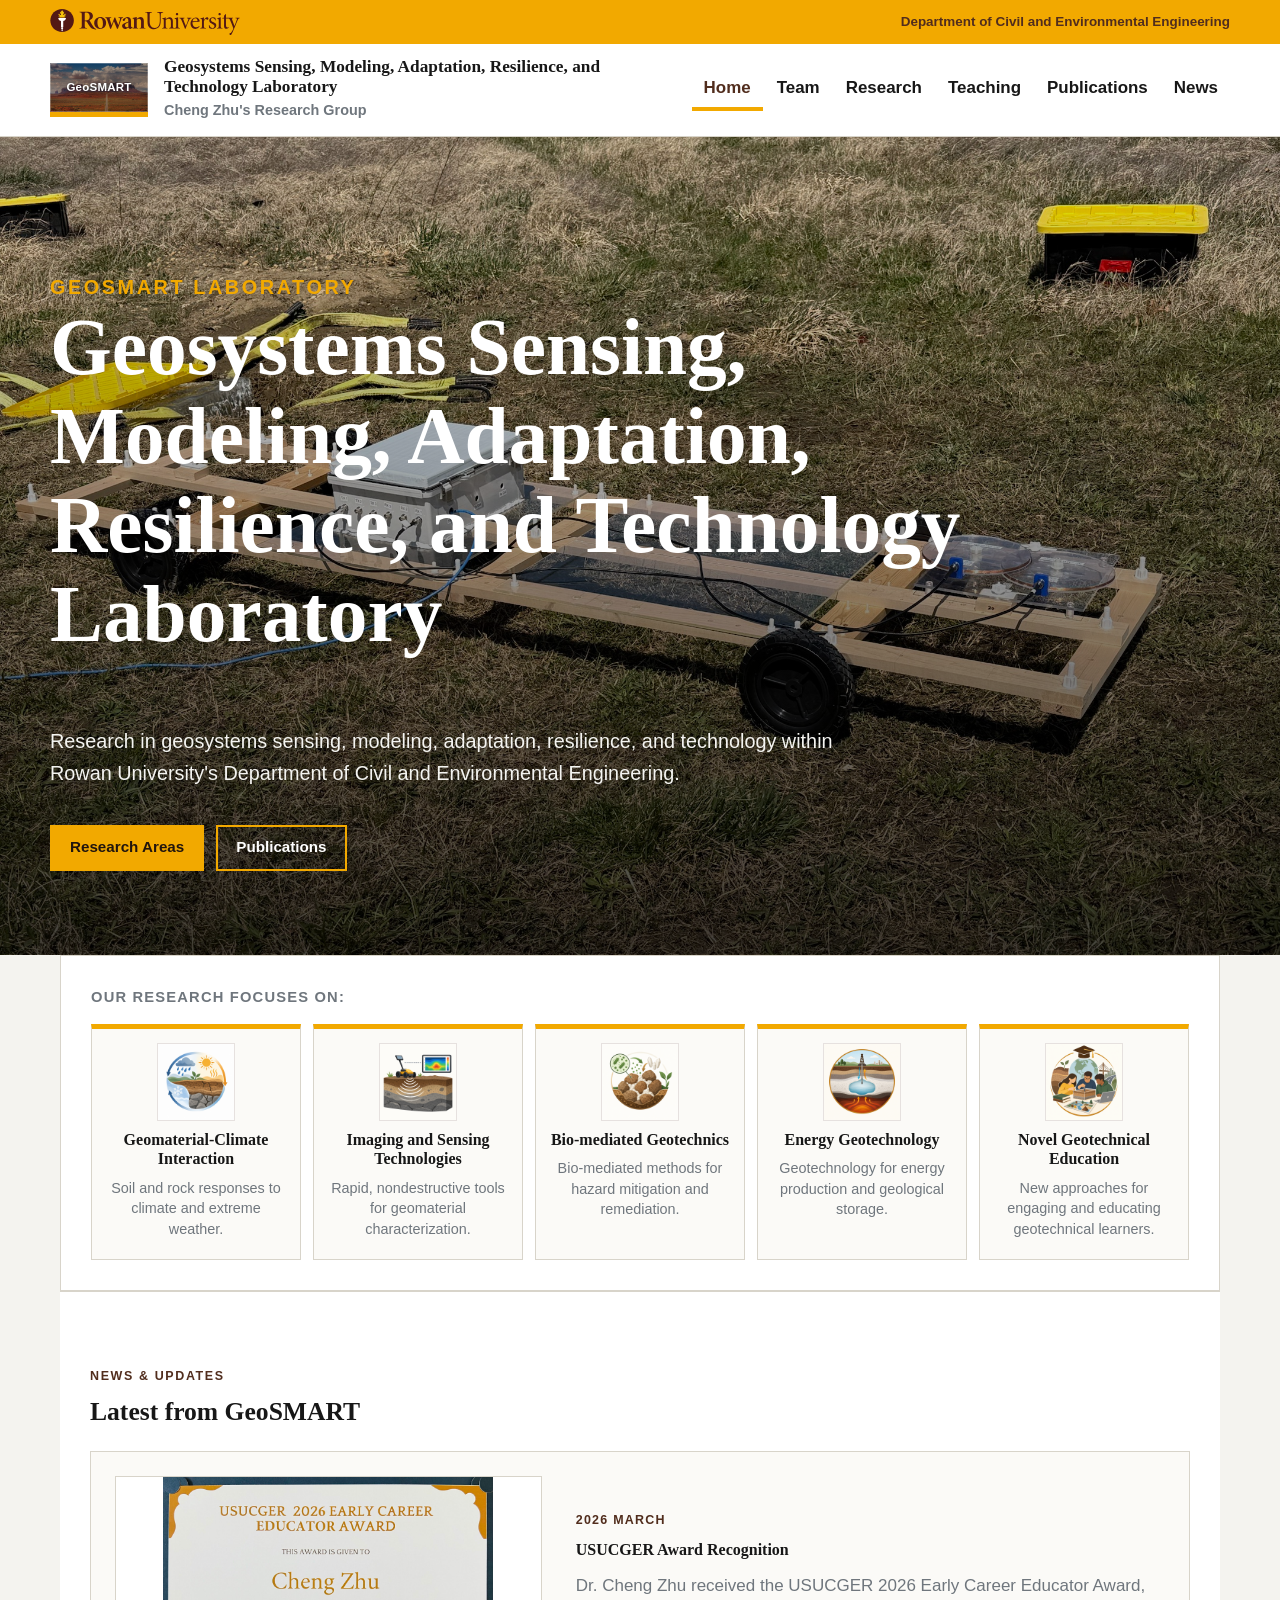
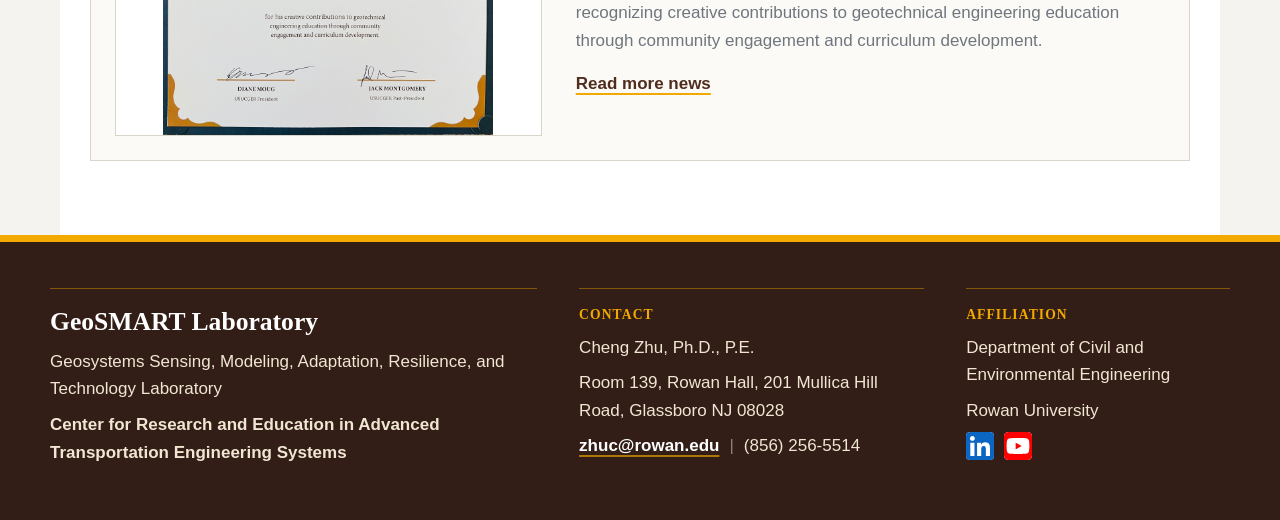
==== commit 84d9df1e: "Replace direct shear game slideshow image" ====
--- a/index.html
+++ b/index.html
@@ -6,12 +6,19 @@
 <title>GeoSMART Laboratory | GeoSMART</title>
 <meta name="description" content="Academic research group at Rowan University">
 <link rel="stylesheet" href="assets/styles.css">
-<!-- Analytics: GoatCounter tracks page visits and visitor countries once the geosmart counter is activated. -->
-<script data-goatcounter="https://geosmart-rowan-lab.goatcounter.com/count" async src="https://gc.zgo.at/count.js"></script>
+<!-- Google tag (gtag.js) -->
+<script async src="https://www.googletagmanager.com/gtag/js?id=G-V3G0BB5RFM"></script>
+<script>
+  window.dataLayer = window.dataLayer || [];
+  function gtag(){dataLayer.push(arguments);}
+  gtag('js', new Date());
+
+  gtag('config', 'G-V3G0BB5RFM');
+</script>
 </head>
 <body>
 <header class="site-header"><div class="affiliation-bar"><div class="affiliation-inner"><a class="rowan-lockup" href="https://www.rowan.edu/" aria-label="Rowan University"><img src="assets/brand/RowanLogo.svg" alt="Rowan University logo"><span class="rowan-wordmark">Rowan University</span></a><span>Department of Civil and Environmental Engineering</span></div></div><div class="header-inner"><a class="brand" href="index.html"><span class="brand-mark">GeoSMART</span><strong>Geosystems Sensing, Modeling, Adaptation, Resilience, and Technology Laboratory</strong><span>Cheng Zhu's Research Group</span></a><button class="menu-toggle" type="button" aria-label="Toggle navigation" aria-expanded="false">&#9776;</button><nav class="nav" aria-label="Main navigation"><a href="index.html" aria-current="page">Home</a><a href="about/index.html">Team</a><a href="research/index.html">Research</a><a href="teaching/index.html">Teaching</a><a href="publications/index.html">Publications</a><a href="news/index.html">News</a></nav></div></header>
-<main><section class="hero" data-hero-slideshow="assets/hero/lab-hero-5136.jpg|assets/hero/lab-hero-2814.jpg|assets/hero/lab-field-1.jpg|assets/research/3d%20scanning%20of%20surface%20morphology.png|assets/research/direct-shear-test-game.png|assets/research/infrared-thermal-imaging.jpg|assets/research/electromagnetic-induction.jpg|assets/research/freezing-thawing-process.jpg|assets/research/wastewater-disposal.jpg|assets/hero/lab-field-2.jpeg"><div class="hero-inner"><p class="eyebrow">GeoSMART Laboratory</p><h1>Geosystems Sensing, Modeling, Adaptation, Resilience, and Technology Laboratory</h1><p>Research in geosystems sensing, modeling, adaptation, resilience, and technology within Rowan University's Department of Civil and Environmental Engineering.</p><div class="actions"><a class="button" href="research/index.html">Research Areas</a><a class="button secondary" href="publications/index.html">Publications</a></div></div></section><section class="section intro-section"><div class="intro-copy"><div class="home-research-focus" aria-label="Research focus areas"><p class="focus-intro">Our research focuses on:</p><div class="focus-list"><article><img class="focus-icon" src="assets/icons/focus-climate.png" alt="" loading="lazy"><h3>Geomaterial-Climate Interaction</h3><p>Soil and rock responses to climate and extreme weather.</p></article><article><img class="focus-icon" src="assets/icons/focus-sensing.png" alt="" loading="lazy"><h3>Imaging and Sensing Technologies</h3><p>Rapid, nondestructive tools for geomaterial characterization.</p></article><article><img class="focus-icon" src="assets/icons/focus-biomediated.png" alt="" loading="lazy"><h3>Bio-mediated Geotechnics</h3><p>Bio-mediated methods for hazard mitigation and remediation.</p></article><article><img class="focus-icon" src="assets/icons/focus-energy.png" alt="" loading="lazy"><h3>Energy Geotechnology</h3><p>Geotechnology for energy production and geological storage.</p></article><article><img class="focus-icon" src="assets/icons/focus-education.png" alt="" loading="lazy"><h3>Novel Geotechnical Education</h3><p>New approaches for engaging and educating geotechnical learners.</p></article></div></div></div></section><section class="section news-preview"><div class="section-header home-news-header"><div><p class="eyebrow">News &amp; Updates</p><h2>Latest from GeoSMART</h2></div></div><article class="home-news-feature"><div class="home-news-media"><img src="assets/news/usucger-2026-award.jpeg" alt="USUCGER 2026 Early Career Educator Award certificate" loading="lazy"></div><div class="home-news-copy"><p class="news-date">2026 March</p><h2>USUCGER Award Recognition</h2><p>Dr. Cheng Zhu received the USUCGER 2026 Early Career Educator Award, recognizing creative contributions to geotechnical engineering education through community engagement and curriculum development.</p><div class="home-news-actions"><a class="text-link" href="news/index.html">Read more news</a></div></div></article></section></main>
+<main><section class="hero" data-hero-slideshow="assets/hero/lab-hero-5136.jpg|assets/hero/lab-hero-2814.jpg|assets/hero/lab-field-1.jpg|assets/research/3d%20scanning%20of%20surface%20morphology.png|assets/research/direct-shear-image-game.jpg|assets/research/infrared-thermal-imaging.jpg|assets/research/electromagnetic-induction.jpg|assets/research/freezing-thawing-process.jpg|assets/research/wastewater-disposal.jpg|assets/hero/lab-field-2.jpeg"><div class="hero-inner"><p class="eyebrow">GeoSMART Laboratory</p><h1>Geosystems Sensing, Modeling, Adaptation, Resilience, and Technology Laboratory</h1><p>Research in geosystems sensing, modeling, adaptation, resilience, and technology within Rowan University's Department of Civil and Environmental Engineering.</p><div class="actions"><a class="button" href="research/index.html">Research Areas</a><a class="button secondary" href="publications/index.html">Publications</a></div></div></section><section class="section intro-section"><div class="intro-copy"><div class="home-research-focus" aria-label="Research focus areas"><p class="focus-intro">Our research focuses on:</p><div class="focus-list"><article><img class="focus-icon" src="assets/icons/focus-climate.png" alt="" loading="lazy"><h3>Geomaterial-Climate Interaction</h3><p>Soil and rock responses to climate and extreme weather.</p></article><article><img class="focus-icon" src="assets/icons/focus-sensing.png" alt="" loading="lazy"><h3>Imaging and Sensing Technologies</h3><p>Rapid, nondestructive tools for geomaterial characterization.</p></article><article><img class="focus-icon" src="assets/icons/focus-biomediated.png" alt="" loading="lazy"><h3>Bio-mediated Geotechnics</h3><p>Bio-mediated methods for hazard mitigation and remediation.</p></article><article><img class="focus-icon" src="assets/icons/focus-energy.png" alt="" loading="lazy"><h3>Energy Geotechnology</h3><p>Geotechnology for energy production and geological storage.</p></article><article><img class="focus-icon" src="assets/icons/focus-education.png" alt="" loading="lazy"><h3>Novel Geotechnical Education</h3><p>New approaches for engaging and educating geotechnical learners.</p></article></div></div></div></section><section class="section news-preview"><div class="section-header home-news-header"><div><p class="eyebrow">News &amp; Updates</p><h2>Latest from GeoSMART</h2></div></div><article class="home-news-feature"><div class="home-news-media"><img src="assets/news/usucger-2026-award.jpeg" alt="USUCGER 2026 Early Career Educator Award certificate" loading="lazy"></div><div class="home-news-copy"><p class="news-date">2026 March</p><h2>USUCGER Award Recognition</h2><p>Dr. Cheng Zhu received the USUCGER 2026 Early Career Educator Award, recognizing creative contributions to geotechnical engineering education through community engagement and curriculum development.</p><div class="home-news-actions"><a class="text-link" href="news/index.html">Read more news</a></div></div></article></section></main>
 <footer class="site-footer"><div class="footer-inner"><div class="footer-brand"><strong>GeoSMART Laboratory</strong><p>Geosystems Sensing, Modeling, Adaptation, Resilience, and Technology Laboratory</p><p class="footer-center">Center for Research and Education in Advanced Transportation Engineering Systems</p></div><div class="footer-contact"><h2>Contact</h2><p>Cheng Zhu, Ph.D., P.E.</p><p>Room 139, Rowan Hall, 201 Mullica Hill Road, Glassboro NJ 08028</p><p><a href="mailto:zhuc@rowan.edu">zhuc@rowan.edu</a><span>|</span>(856) 256-5514</p></div><div class="footer-affiliation"><h2>Affiliation</h2><p>Department of Civil and Environmental Engineering</p><p>Rowan University</p><p class="footer-social"><a class="footer-social-link" href="https://www.linkedin.com/in/cheng-zhu-71300966/" target="_blank" rel="noopener" aria-label="Cheng Zhu on LinkedIn"><img src="assets/brand/linkedin.svg" alt="" loading="lazy"></a><a class="footer-social-link" href="https://www.youtube.com/@georowan/about" target="_blank" rel="noopener" aria-label="GeoSMART Laboratory on YouTube"><img src="assets/brand/youtube.svg" alt="" loading="lazy"></a></p></div></div></footer><script src="assets/script.js"></script>
 </body>
 </html>
